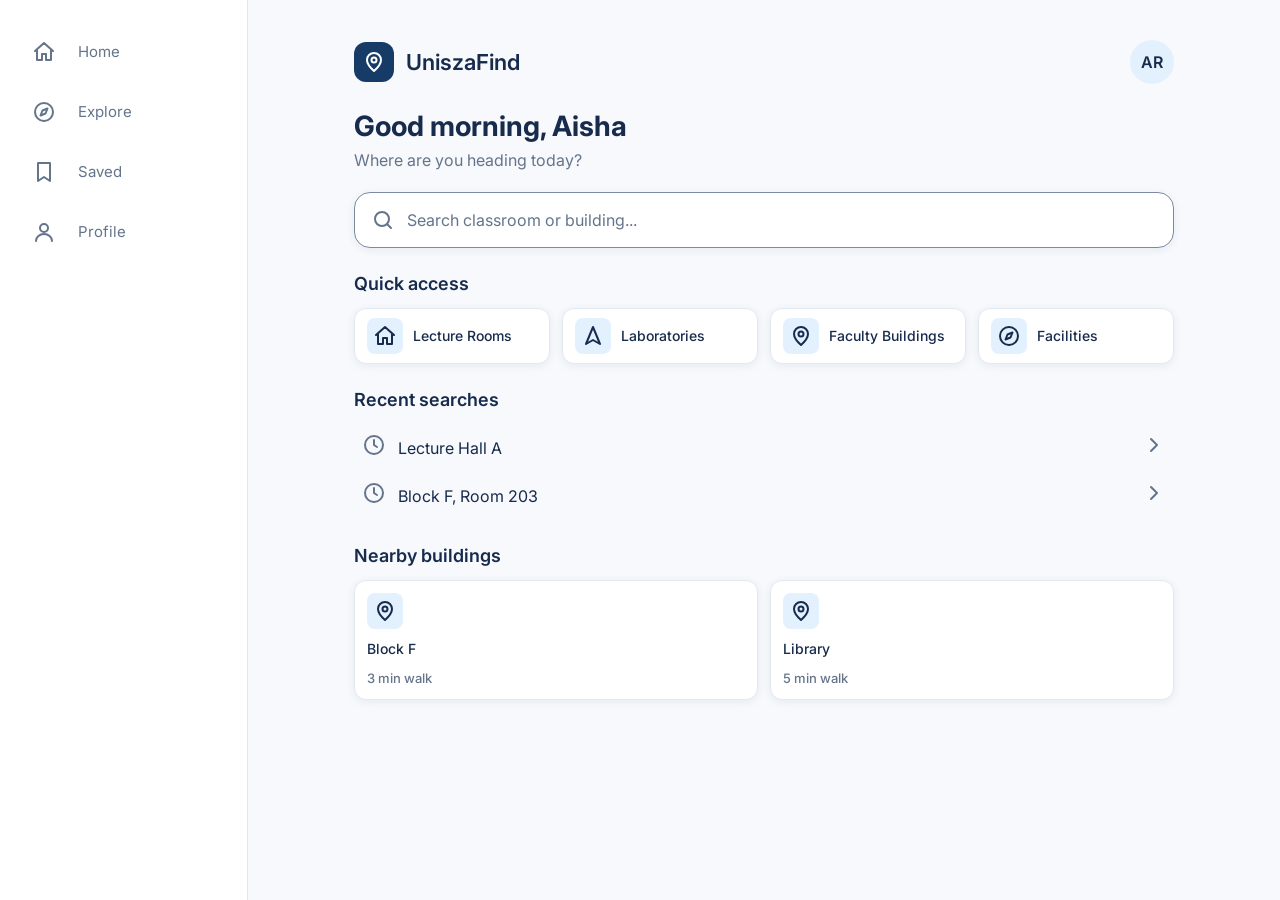
==== index.html @ 34b77d43 "publish" ====
<!DOCTYPE html>
<html lang="en"><head><meta charset="utf-8">
<meta name="viewport" content="width=device-width, initial-scale=1, viewport-fit=cover">
<title>UniszaFind – Classroom Finder</title>
<link rel="preconnect" href="https://fonts.googleapis.com"><link href="https://fonts.googleapis.com/css2?family=Inter:wght@400;500;600;700&display=swap" rel="stylesheet">
<meta name="description" content="Find classrooms, buildings and step-by-step directions across campus with UniszaFind.">
<meta name="theme-color" content="#173B67">
<link rel="icon" href="assets/img/favicon.svg" type="image/svg+xml">
<link rel="stylesheet" href="assets/css/styles.css">
</head><body data-page="home">
<main class="app" id="app">
  <div class="row sp">
    <div class="row"><div class="logo" id="logoIcon"></div><h3>UniszaFind</h3></div>
    <a class="ib" href="pages/profile.html" style="width:44px;height:44px;border-radius:99px;font-weight:600;line-height:44px;text-align:center" aria-label="Profile">AR</a>
  </div>
  <h1 style="margin-top:24px">Good morning, Aisha</h1>
  <p class="mu" style="margin:4px 0 20px">Where are you heading today?</p>
  <a class="search" href="pages/search.html"><svg class="i" aria-hidden="true"><use href="#i-s"/></svg>Search classroom or building...</a>
  <div class="sec"><h2>Quick access</h2><div class="grid" id="quick"></div></div>
  <div class="sec"><h2>Recent searches</h2><div id="recent"></div></div>
  <div class="sec"><h2>Nearby buildings</h2><div class="grid" id="nearby"></div></div>
</main>
<nav id="nav" aria-label="Main"><div></div></nav><div id="toast" role="status" aria-live="polite"></div>
<script src="assets/js/app.js"></script>
</body></html>
---- assets/css/styles.css ----
:root{--bg:#F7F9FC;--sf:#fff;--tx:#172B4D;--mu:#64748B;--pr:#173B67;--onp:#fff;--sc:#4A90E2;--bd:#E2E8F0;--in:#7C8AA0;--sel:#E8EEF6;--info:#E3F0FD;--ok:#1B7F55;--okb:#E4F5EE;--er:#C9372C;--erb:#FCE9E7;--lk:#2A6CB8;--sh:0 2px 8px rgba(23,59,103,.08);font-size:100%;box-sizing:border-box;padding-top:env(safe-area-inset-top,0px);padding-bottom:env(safe-area-inset-bottom,0px)}
:root.big{font-size:112.5%}
@media(prefers-color-scheme:dark){:root:not([data-theme="light"]){--bg:#0F1B2D;--sf:#17263B;--tx:#E8EEF6;--mu:#9FB0C6;--pr:#8DBBF2;--onp:#0F1B2D;--bd:#2A3C55;--sel:#22364F;--info:#1D3550;--ok:#6FD3A6;--okb:#173A2E;--er:#FF8A80;--erb:#3D1F22;--lk:#8DBBF2;--sh:0 2px 8px rgba(0,0,0,.4)}}
:root[data-theme="dark"]{--bg:#0F1B2D;--sf:#17263B;--tx:#E8EEF6;--mu:#9FB0C6;--pr:#8DBBF2;--onp:#0F1B2D;--bd:#2A3C55;--sel:#22364F;--info:#1D3550;--ok:#6FD3A6;--okb:#173A2E;--er:#FF8A80;--erb:#3D1F22;--lk:#8DBBF2;--sh:0 2px 8px rgba(0,0,0,.4)}
html{scroll-padding-top:env(safe-area-inset-top,0px)}
*{box-sizing:border-box}
body{margin:0;background:var(--bg);color:var(--tx);font:400 1rem/1.5 Inter,system-ui,sans-serif}
a{color:inherit;text-decoration:none}
button{font:inherit;color:inherit;cursor:pointer;border:0;background:none;text-align:left}
:focus-visible{outline:3px solid var(--sc);outline-offset:2px}
.app{max-width:430px;margin:auto;padding:16px 16px 104px;min-height:100vh}
.i{width:24px;height:24px;fill:none;stroke:currentColor;stroke-width:2;stroke-linecap:round;stroke-linejoin:round;flex:none}
h1{font:700 1.75rem/2.25rem Inter;margin:0}
h2{font:600 1.125rem/1.5rem Inter;margin:0 0 12px}
h3{font:600 1.375rem/1.75rem Inter;margin:0}
.mu{color:var(--mu)}
.cap{font-size:.8125rem;line-height:1.125rem}
.row{display:flex;align-items:center;gap:12px}
.sp{justify-content:space-between}
.sec{margin-top:24px}
.logo{width:40px;height:40px;border-radius:12px;background:var(--pr);color:var(--onp);display:grid;place-items:center}
.card{background:var(--sf);border:1px solid var(--bd);border-radius:12px;box-shadow:var(--sh)}
.search{width:100%;min-height:56px;padding:0 16px;border:1.5px solid var(--in);border-radius:16px;background:var(--sf);box-shadow:var(--sh);display:flex;align-items:center;gap:12px;color:var(--mu)}
input.search{color:var(--tx);font:inherit}
input::placeholder{color:var(--mu)}
.grid{display:grid;grid-template-columns:1fr 1fr;gap:12px}
.tile{min-height:56px;padding:8px 12px;display:flex;align-items:center;gap:10px;font-weight:500;font-size:.875rem;line-height:1.25rem}
.tile:active,.item:active,.chip:active{background:var(--sel);border-color:var(--sc)}
.ib{width:36px;height:36px;border-radius:8px;background:var(--info);display:grid;place-items:center;flex:none}
.item{width:100%;min-height:48px;padding:8px;display:flex;align-items:center;gap:12px;border-radius:8px}
.chips{display:flex;gap:8px;overflow-x:auto;padding:2px 2px 8px;margin:0 -2px}
.chip{min-height:40px;padding:0 16px;border-radius:99px;border:1px solid var(--bd);background:var(--sf);font-size:.875rem;font-weight:500;white-space:nowrap}
.chip[aria-pressed=true]{background:var(--pr);color:var(--onp);border-color:var(--pr)}
.btn{min-height:48px;padding:0 24px;border-radius:12px;font-weight:500;display:flex;align-items:center;justify-content:center;gap:8px;width:100%;text-align:center}
.p{background:var(--pr);color:var(--onp)}
.s{border:1.5px solid var(--pr);color:var(--pr)}
.pill{display:inline-block;padding:2px 10px;border-radius:99px;background:var(--info);font-size:.8125rem;font-weight:500}
.res{padding:16px;width:100%;display:flex;align-items:center;gap:12px;margin-bottom:12px}
.back{min-height:48px;display:flex;align-items:center;gap:4px;font-weight:500;color:var(--lk);margin-left:-8px;padding:0 8px}
.empty{text-align:center;padding:32px 16px}
.empty .ib{width:56px;height:56px;margin:0 auto 12px;border-radius:99px}
.err{background:var(--erb);color:var(--er);border-radius:12px;padding:12px 16px;margin-top:12px;font-size:.875rem}
nav{position:fixed;left:0;right:0;bottom:0;background:var(--sf);border-top:1px solid var(--bd);padding:8px 8px calc(8px + env(safe-area-inset-bottom,0px))}
nav div{max-width:430px;margin:auto;display:flex}
nav a{flex:1;min-height:56px;display:flex;flex-direction:column;align-items:center;gap:2px;font-size:.8125rem;color:var(--mu);text-align:center}
nav a .pl{width:64px;height:32px;border-radius:99px;display:grid;place-items:center}
nav a[aria-current=page]{color:var(--pr);font-weight:600}
nav a[aria-current=page] .pl{background:var(--sel)}
svg.map{width:100%;border-radius:12px;background:var(--info);display:block}
.map text{font:500 .625rem Inter;fill:var(--tx)}
.step{display:flex;gap:12px;padding:12px;border-radius:12px;opacity:.6}
.step.on{opacity:1;background:var(--sel);font-weight:500}
.step.done{opacity:1}
.n{width:28px;height:28px;border-radius:99px;background:var(--pr);color:var(--onp);display:grid;place-items:center;font-size:.8125rem;font-weight:600;flex:none}
#toast{position:fixed;left:50%;bottom:104px;transform:translateX(-50%);background:var(--pr);color:var(--onp);padding:12px 20px;border-radius:12px;opacity:0;pointer-events:none;transition:opacity .2s;z-index:9}
#toast.on{opacity:1}
.arr{background:var(--okb);color:var(--ok);padding:12px 16px;border-radius:12px;font-weight:600;margin-top:12px}

/* Tablet: wider centred content, two-column lists */
@media(min-width:768px){
  .app{max-width:760px;padding:24px 24px 120px}
  nav div{max-width:760px}
  #results,#saved{display:grid;grid-template-columns:repeat(2,minmax(0,1fr));gap:12px}
  #results>.card,#saved>.card{margin-bottom:0}
  #results>.empty,#saved>.empty{grid-column:1/-1}
  svg.map{max-width:560px;margin-left:auto;margin-right:auto}
}

/* Desktop: persistent side navigation, centred reading column */
@media(min-width:1024px){
  body{padding-left:248px}
  .app{max-width:900px;margin:0 auto;padding:40px 40px 64px}
  nav{top:0;right:auto;bottom:0;width:248px;padding:24px 12px;border-top:0;border-right:1px solid var(--bd);z-index:10}
  nav div{max-width:none;flex-direction:column;gap:4px}
  nav a{flex:none;min-height:56px;flex-direction:row;justify-content:flex-start;gap:14px;padding:0 12px;border-radius:12px;font-size:.9375rem}
  nav a .pl{width:40px;height:40px}
  nav a:hover{background:var(--sel)}
  #quick{grid-template-columns:repeat(4,1fr)}
  svg.map{max-width:600px}
  #toast{left:calc(50% + 124px);bottom:32px}
}

/* Very large screens: keep the content column comfortable */
@media(min-width:1440px){
  .app{max-width:1040px}
}
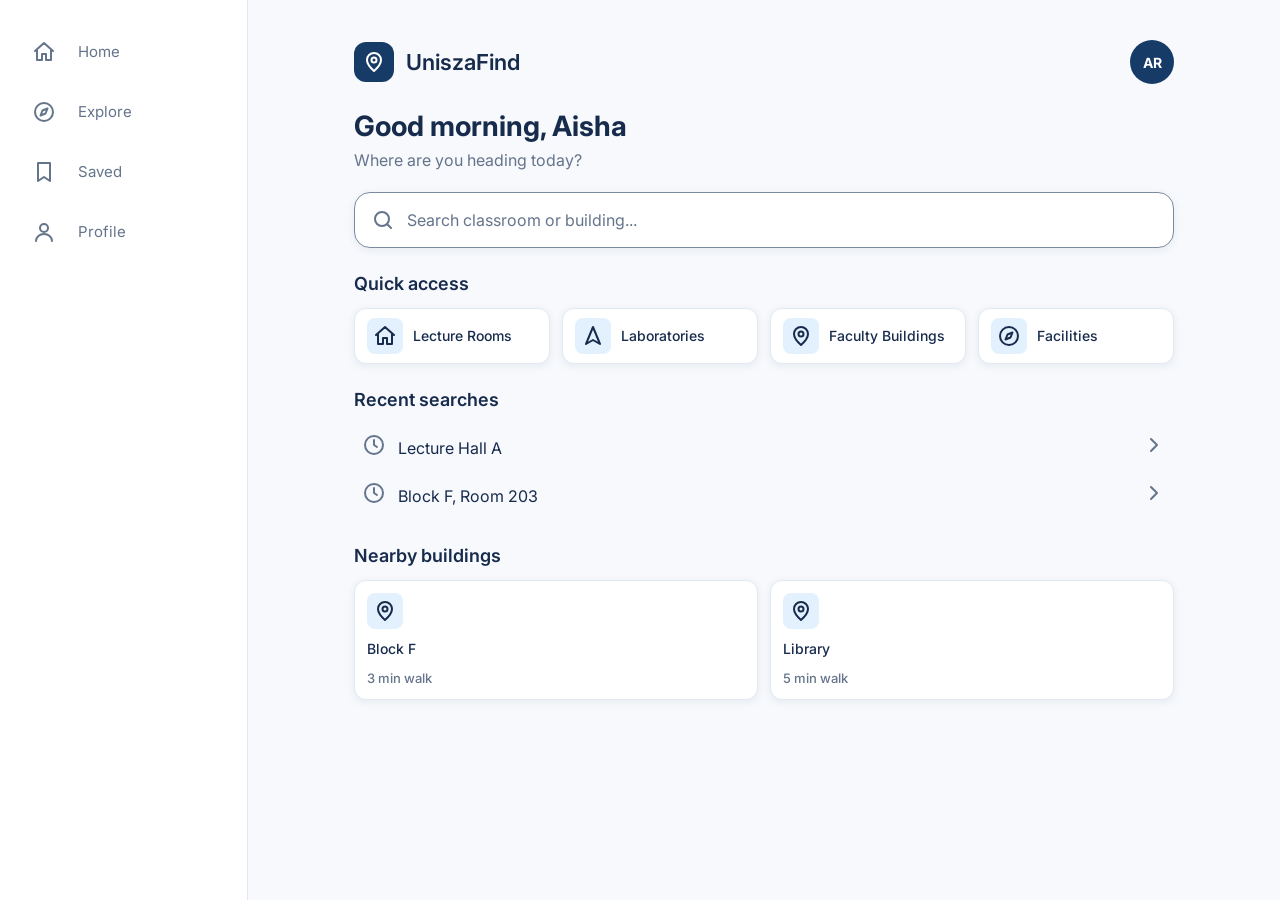
==== commit 75f94965: "Redesign profile page with avatar, preferences and quick links" ====
--- a/index.html
+++ b/index.html
@@ -11,7 +11,7 @@
 <main class="app" id="app">
   <div class="row sp">
     <div class="row"><div class="logo" id="logoIcon"></div><h3>UniszaFind</h3></div>
-    <a class="ib" href="pages/profile.html" style="width:44px;height:44px;border-radius:99px;font-weight:600;line-height:44px;text-align:center" aria-label="Profile">AR</a>
+    <a class="avatar sm" href="pages/profile.html" aria-label="Profile">AR</a>
   </div>
   <h1 style="margin-top:24px">Good morning, Aisha</h1>
   <p class="mu" style="margin:4px 0 20px">Where are you heading today?</p>
--- a/assets/css/styles.css
+++ b/assets/css/styles.css
@@ -19,6 +19,8 @@
 .sp{justify-content:space-between}
 .sec{margin-top:24px}
 .logo{width:40px;height:40px;border-radius:12px;background:var(--pr);color:var(--onp);display:grid;place-items:center}
+.avatar{width:56px;height:56px;border-radius:99px;background:var(--pr);color:var(--onp);display:grid;place-items:center;font-weight:700;flex:none}
+.avatar.sm{width:44px;height:44px;font-size:.875rem}
 .card{background:var(--sf);border:1px solid var(--bd);border-radius:12px;box-shadow:var(--sh)}
 .search{width:100%;min-height:56px;padding:0 16px;border:1.5px solid var(--in);border-radius:16px;background:var(--sf);box-shadow:var(--sh);display:flex;align-items:center;gap:12px;color:var(--mu)}
 input.search{color:var(--tx);font:inherit}
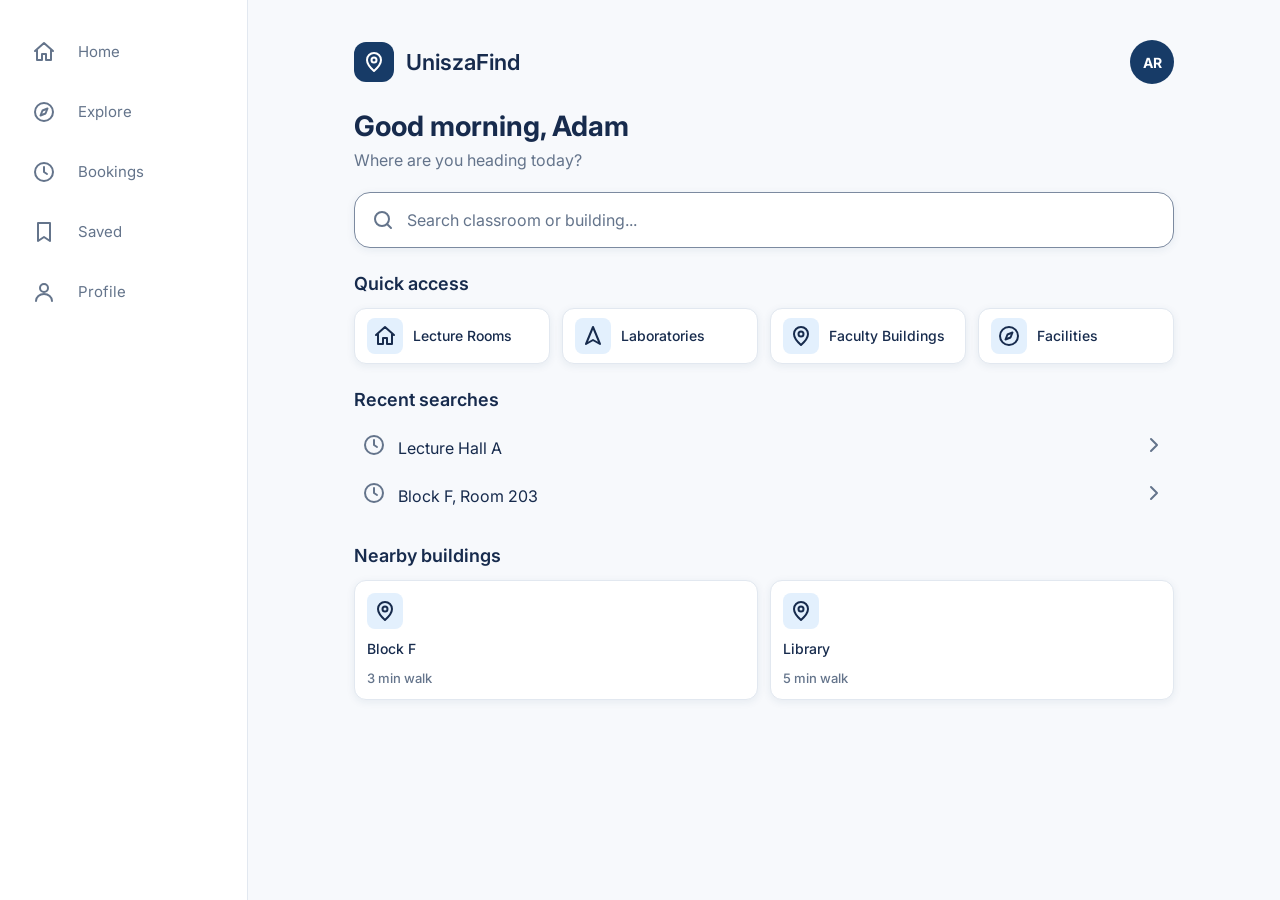
==== commit 5af21120: "Rename profile from Aisha to Adam" ====
--- a/index.html
+++ b/index.html
@@ -13,7 +13,7 @@
     <div class="row"><div class="logo" id="logoIcon"></div><h3>UniszaFind</h3></div>
     <a class="avatar sm" href="pages/profile.html" aria-label="Profile">AR</a>
   </div>
-  <h1 style="margin-top:24px">Good morning, Aisha</h1>
+  <h1 style="margin-top:24px">Good morning, Adam</h1>
   <p class="mu" style="margin:4px 0 20px">Where are you heading today?</p>
   <a class="search" href="pages/search.html"><svg class="i" aria-hidden="true"><use href="#i-s"/></svg>Search classroom or building...</a>
   <div class="sec"><h2>Quick access</h2><div class="grid" id="quick"></div></div>
--- a/assets/css/styles.css
+++ b/assets/css/styles.css
@@ -86,3 +86,16 @@
 @media(min-width:1440px){
   .app{max-width:1040px}
 }
+
+/* Classroom booking */
+.room-shot{width:100%;aspect-ratio:16/9;object-fit:cover;border-radius:12px;background:var(--info);display:block}
+.status-free{background:var(--okb);color:var(--ok)}
+.status-busy{background:var(--erb);color:var(--er)}
+.field{display:grid;gap:6px;margin-bottom:14px}
+.field label{font-weight:600;font-size:.875rem}
+.field input,.field textarea{width:100%;min-height:48px;padding:12px;border:1.5px solid var(--in);border-radius:12px;background:var(--sf);color:var(--tx);font:inherit}
+.field textarea{min-height:88px;resize:vertical}
+.hint{font-size:.8125rem;color:var(--mu)}
+.form-error{display:none;background:var(--erb);color:var(--er);border-radius:12px;padding:12px 16px;margin-top:12px;font-size:.875rem}
+.form-error.on{display:block}
+button:disabled{cursor:not-allowed}
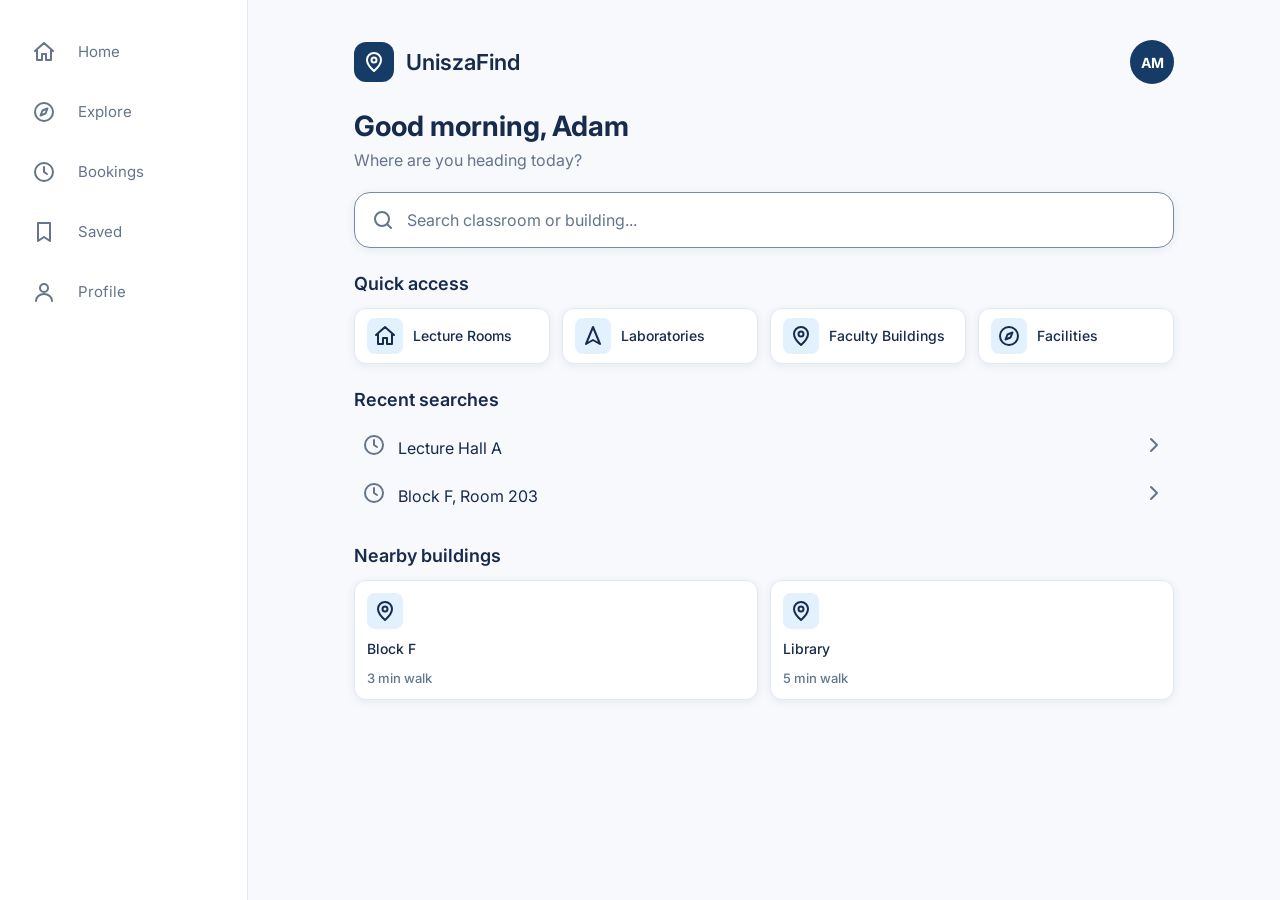
==== commit 13cd1517: "Update profile name to Adam Mukhtar" ====
--- a/index.html
+++ b/index.html
@@ -11,7 +11,7 @@
 <main class="app" id="app">
   <div class="row sp">
     <div class="row"><div class="logo" id="logoIcon"></div><h3>UniszaFind</h3></div>
-    <a class="avatar sm" href="pages/profile.html" aria-label="Profile">AR</a>
+    <a class="avatar sm" href="pages/profile.html" aria-label="Profile">AM</a>
   </div>
   <h1 style="margin-top:24px">Good morning, Adam</h1>
   <p class="mu" style="margin:4px 0 20px">Where are you heading today?</p>
